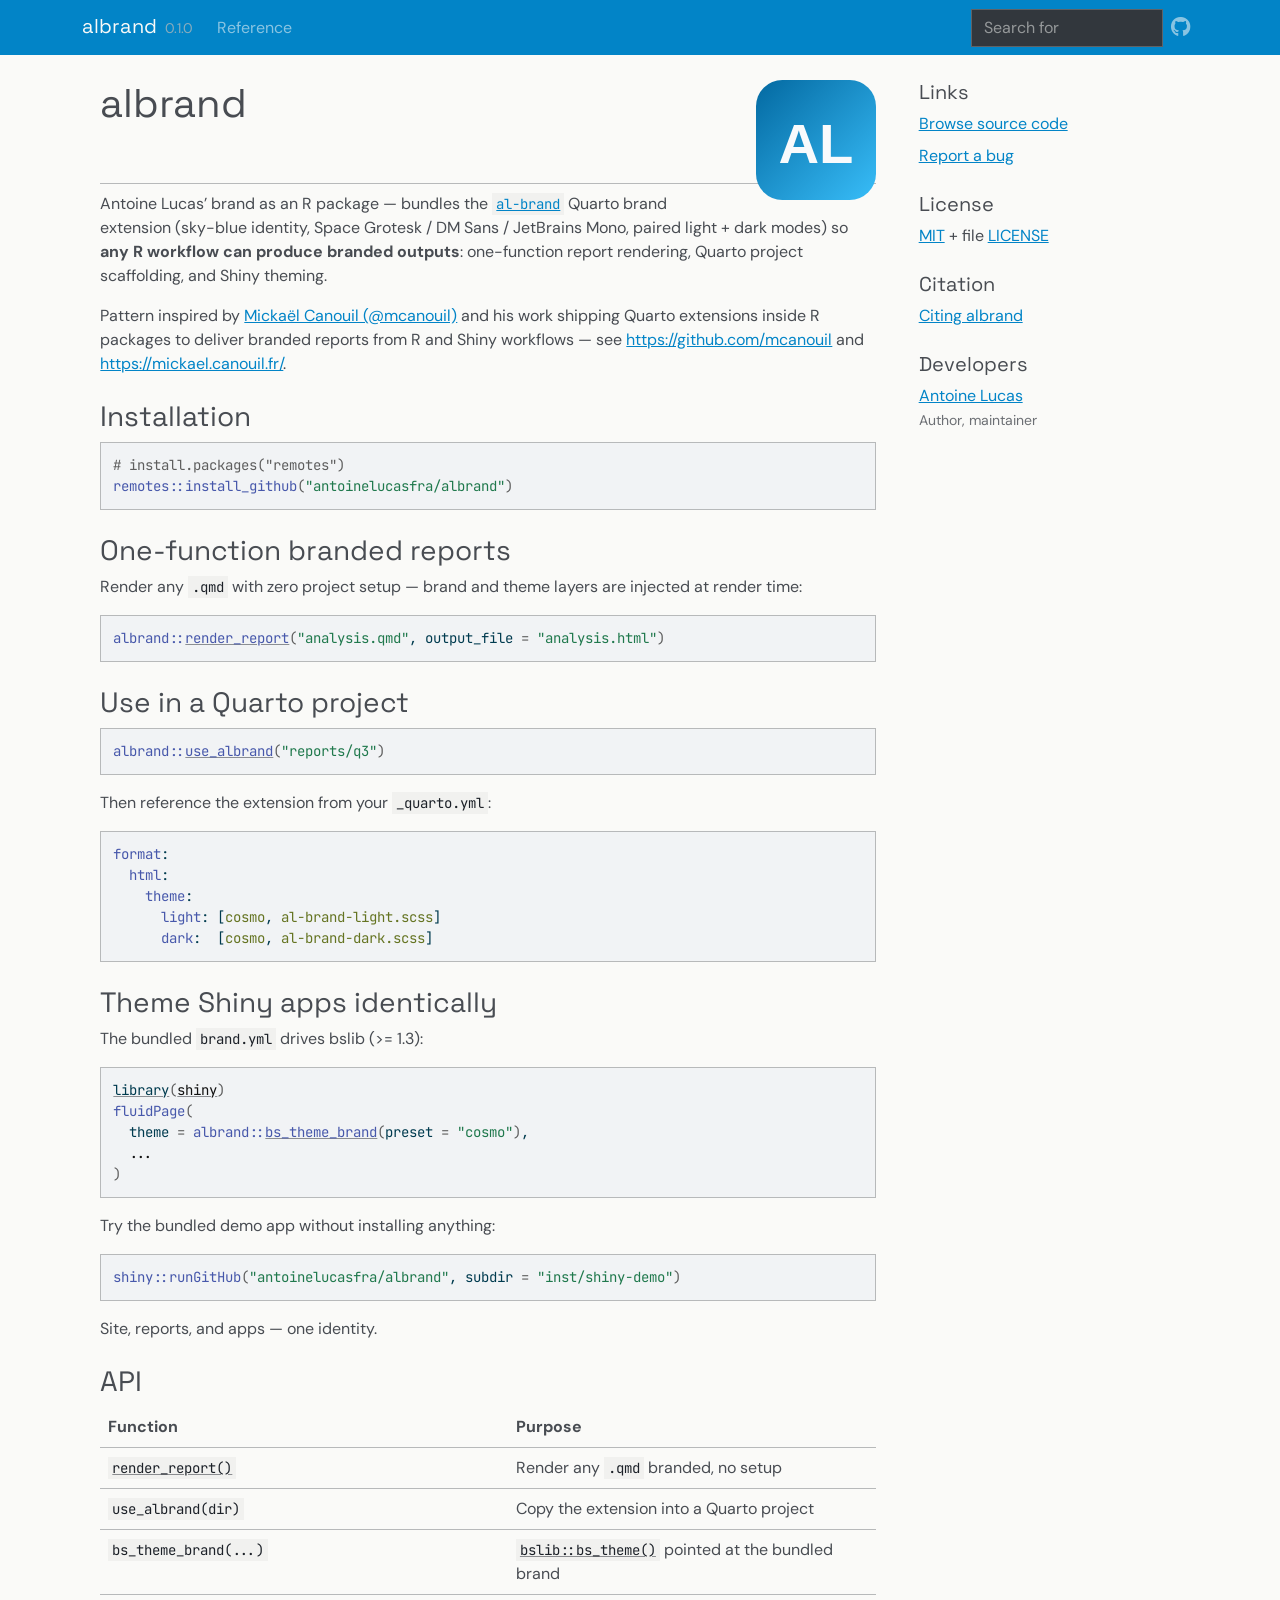
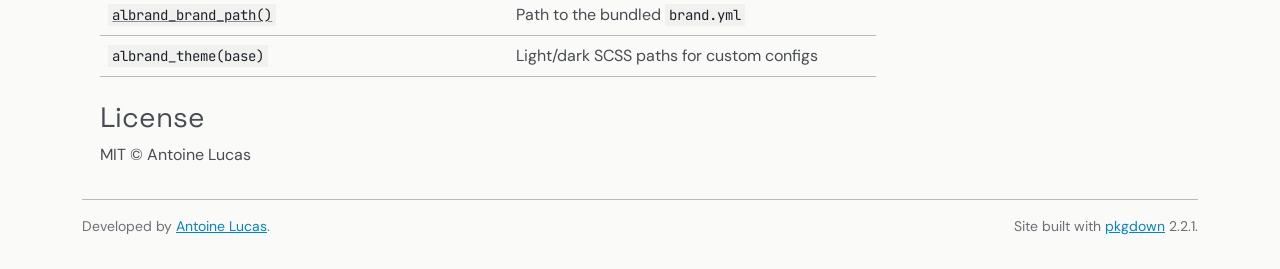
==== index.html @ 29ef48db "Built site for albrand@0.1.0: c3f77d0" ====
<!DOCTYPE html>
<!-- Generated by pkgdown: do not edit by hand --><html lang="en">
<head>
<meta http-equiv="Content-Type" content="text/html; charset=UTF-8">
<meta charset="utf-8">
<meta http-equiv="X-UA-Compatible" content="IE=edge">
<meta name="viewport" content="width=device-width, initial-scale=1, shrink-to-fit=no">
<title>Antoine Lucas' Brand for Quarto Documents and Shiny Apps • albrand</title>
<!-- favicons --><link rel="icon" type="image/png" sizes="96x96" href="favicon-96x96.png">
<link rel="icon" type="”image/svg+xml”" href="favicon.svg">
<link rel="apple-touch-icon" sizes="180x180" href="apple-touch-icon.png">
<link rel="icon" sizes="any" href="favicon.ico">
<link rel="manifest" href="site.webmanifest">
<script src="deps/jquery-3.6.0/jquery-3.6.0.min.js"></script><meta name="viewport" content="width=device-width, initial-scale=1, shrink-to-fit=no">
<link href="deps/bootstrap-5.3.8/bootstrap.min.css" rel="stylesheet">
<script src="deps/bootstrap-5.3.8/bootstrap.bundle.min.js"></script><link href="deps/font-awesome-6.5.2/css/all.min.css" rel="stylesheet">
<link href="deps/font-awesome-6.5.2/css/v4-shims.min.css" rel="stylesheet">
<script src="deps/headroom-0.11.0/headroom.min.js"></script><script src="deps/headroom-0.11.0/jQuery.headroom.min.js"></script><script src="deps/bootstrap-toc-1.0.1/bootstrap-toc.min.js"></script><script src="deps/clipboard.js-2.0.11/clipboard.min.js"></script><script src="deps/search-1.0.0/autocomplete.jquery.min.js"></script><script src="deps/search-1.0.0/fuse.min.js"></script><script src="deps/search-1.0.0/mark.min.js"></script><!-- pkgdown --><script src="pkgdown.js"></script><meta property="og:title" content="Antoine Lucas' Brand for Quarto Documents and Shiny Apps">
<meta name="description" content="Bundles the al-brand Quarto brand extension (sky-blue identity, Space Grotesk / DM Sans / JetBrains Mono, paired light and dark modes) so any R workflow can produce branded outputs. Render branded HTML reports with one function call, copy the extension into Quarto projects, or point bslib at the included brand.yml to theme Shiny apps identically.">
<meta property="og:description" content="Bundles the al-brand Quarto brand extension (sky-blue identity, Space Grotesk / DM Sans / JetBrains Mono, paired light and dark modes) so any R workflow can produce branded outputs. Render branded HTML reports with one function call, copy the extension into Quarto projects, or point bslib at the included brand.yml to theme Shiny apps identically.">
<meta property="og:image" content="https://antoinelucasfra.github.io/albrand/logo.svg">
</head>
<body>
    <a href="#main" class="visually-hidden-focusable">Skip to contents</a>


    <nav class="navbar navbar-expand-lg fixed-top bg-primary" data-bs-theme="dark" aria-label="Site navigation"><div class="container">

    <a class="navbar-brand me-2" href="index.html">albrand</a>

    <small class="nav-text text-muted me-auto" data-bs-toggle="tooltip" data-bs-placement="bottom" title="Released version">0.1.0</small>


    <button class="navbar-toggler" type="button" data-bs-toggle="collapse" data-bs-target="#navbar" aria-controls="navbar" aria-expanded="false" aria-label="Toggle navigation">
      <span class="navbar-toggler-icon"></span>
    </button>

    <div id="navbar" class="collapse navbar-collapse ms-3">
      <ul class="navbar-nav me-auto">
<li class="nav-item"><a class="nav-link" href="reference/index.html">Reference</a></li>
      </ul>
<ul class="navbar-nav">
<li class="nav-item"><form class="form-inline" role="search">
 <input class="form-control" type="search" name="search-input" id="search-input" autocomplete="off" aria-label="Search site" placeholder="Search for" data-search-index="search.json">
</form></li>
<li class="nav-item"><a class="external-link nav-link" href="https://github.com/antoinelucasfra/albrand/" aria-label="GitHub"><span class="fa fab fa-github fa-lg"></span></a></li>
      </ul>
</div>


  </div>
</nav><div class="container template-home">
<div class="row">
  <main id="main" class="col-md-9"><div class="section level1">
<div class="page-header">
<img src="logo.svg" class="logo" alt=""><h1 id="albrand-">albrand <a class="anchor" aria-label="anchor" href="#albrand-"></a>
</h1>
</div>
<!-- badges: start -->

<p>Antoine Lucas’ brand as an R package — bundles the <a href="https://github.com/antoinelucasfra/quarto-al-brand" class="external-link"><code>al-brand</code></a> Quarto brand extension (sky-blue identity, Space Grotesk / DM Sans / JetBrains Mono, paired light + dark modes) so <strong>any R workflow can produce branded outputs</strong>: one-function report rendering, Quarto project scaffolding, and Shiny theming.</p>
<p>Pattern inspired by <a href="https://github.com/mcanouil" class="external-link">Mickaël Canouil (@mcanouil)</a> and his work shipping Quarto extensions inside R packages to deliver branded reports from R and Shiny workflows — see <a href="https://github.com/mcanouil" class="external-link uri">https://github.com/mcanouil</a> and <a href="https://mickael.canouil.fr/" class="external-link uri">https://mickael.canouil.fr/</a>.</p>
<div class="section level2">
<h2 id="installation">Installation<a class="anchor" aria-label="anchor" href="#installation"></a>
</h2>
<div class="sourceCode" id="cb1"><pre class="downlit sourceCode r">
<code class="sourceCode R"><span><span class="co"># install.packages("remotes")</span></span>
<span><span class="fu">remotes</span><span class="fu">::</span><span class="fu">install_github</span><span class="op">(</span><span class="st">"antoinelucasfra/albrand"</span><span class="op">)</span></span></code></pre></div>
</div>
<div class="section level2">
<h2 id="one-function-branded-reports">One-function branded reports<a class="anchor" aria-label="anchor" href="#one-function-branded-reports"></a>
</h2>
<p>Render any <code>.qmd</code> with zero project setup — brand and theme layers are injected at render time:</p>
<div class="sourceCode" id="cb2"><pre class="downlit sourceCode r">
<code class="sourceCode R"><span><span class="fu">albrand</span><span class="fu">::</span><span class="fu"><a href="reference/render_report.html">render_report</a></span><span class="op">(</span><span class="st">"analysis.qmd"</span>, output_file <span class="op">=</span> <span class="st">"analysis.html"</span><span class="op">)</span></span></code></pre></div>
</div>
<div class="section level2">
<h2 id="use-in-a-quarto-project">Use in a Quarto project<a class="anchor" aria-label="anchor" href="#use-in-a-quarto-project"></a>
</h2>
<div class="sourceCode" id="cb3"><pre class="downlit sourceCode r">
<code class="sourceCode R"><span><span class="fu">albrand</span><span class="fu">::</span><span class="fu"><a href="reference/use_albrand.html">use_albrand</a></span><span class="op">(</span><span class="st">"reports/q3"</span><span class="op">)</span></span></code></pre></div>
<p>Then reference the extension from your <code>_quarto.yml</code>:</p>
<div class="sourceCode" id="cb4"><pre class="sourceCode yaml"><code class="sourceCode yaml"><span id="cb4-1"><a href="#cb4-1" tabindex="-1"></a><span class="fu">format</span><span class="kw">:</span></span>
<span id="cb4-2"><a href="#cb4-2" tabindex="-1"></a><span class="at">  </span><span class="fu">html</span><span class="kw">:</span></span>
<span id="cb4-3"><a href="#cb4-3" tabindex="-1"></a><span class="at">    </span><span class="fu">theme</span><span class="kw">:</span></span>
<span id="cb4-4"><a href="#cb4-4" tabindex="-1"></a><span class="at">      </span><span class="fu">light</span><span class="kw">:</span><span class="at"> </span><span class="kw">[</span><span class="at">cosmo</span><span class="kw">,</span><span class="at"> al-brand-light.scss</span><span class="kw">]</span></span>
<span id="cb4-5"><a href="#cb4-5" tabindex="-1"></a><span class="at">      </span><span class="fu">dark</span><span class="kw">:</span><span class="at">  </span><span class="kw">[</span><span class="at">cosmo</span><span class="kw">,</span><span class="at"> al-brand-dark.scss</span><span class="kw">]</span></span></code></pre></div>
</div>
<div class="section level2">
<h2 id="theme-shiny-apps-identically">Theme Shiny apps identically<a class="anchor" aria-label="anchor" href="#theme-shiny-apps-identically"></a>
</h2>
<p>The bundled <code>brand.yml</code> drives bslib (&gt;= 1.3):</p>
<div class="sourceCode" id="cb5"><pre class="downlit sourceCode r">
<code class="sourceCode R"><span><span class="kw"><a href="https://rdrr.io/r/base/library.html" class="external-link">library</a></span><span class="op">(</span><span class="va"><a href="https://shiny.posit.co/" class="external-link">shiny</a></span><span class="op">)</span></span>
<span><span class="fu">fluidPage</span><span class="op">(</span></span>
<span>  theme <span class="op">=</span> <span class="fu">albrand</span><span class="fu">::</span><span class="fu"><a href="reference/bs_theme_brand.html">bs_theme_brand</a></span><span class="op">(</span>preset <span class="op">=</span> <span class="st">"cosmo"</span><span class="op">)</span>,</span>
<span>  <span class="va">...</span></span>
<span><span class="op">)</span></span></code></pre></div>
<p>Try the bundled demo app without installing anything:</p>
<div class="sourceCode" id="cb6"><pre class="downlit sourceCode r">
<code class="sourceCode R"><span><span class="fu">shiny</span><span class="fu">::</span><span class="fu">runGitHub</span><span class="op">(</span><span class="st">"antoinelucasfra/albrand"</span>, subdir <span class="op">=</span> <span class="st">"inst/shiny-demo"</span><span class="op">)</span></span></code></pre></div>
<p>Site, reports, and apps — one identity.</p>
</div>
<div class="section level2">
<h2 id="api">API<a class="anchor" aria-label="anchor" href="#api"></a>
</h2>
<table class="table">
<colgroup>
<col width="52%">
<col width="47%">
</colgroup>
<thead><tr>
<th>Function</th>
<th>Purpose</th>
</tr></thead>
<tbody>
<tr>
<td><code><a href="reference/render_report.html">render_report()</a></code></td>
<td>Render any <code>.qmd</code> branded, no setup</td>
</tr>
<tr>
<td><code>use_albrand(dir)</code></td>
<td>Copy the extension into a Quarto project</td>
</tr>
<tr>
<td><code>bs_theme_brand(...)</code></td>
<td>
<code><a href="https://rstudio.github.io/bslib/reference/bs_theme.html" class="external-link">bslib::bs_theme()</a></code> pointed at the bundled brand</td>
</tr>
<tr>
<td><code><a href="reference/albrand_brand_path.html">albrand_brand_path()</a></code></td>
<td>Path to the bundled <code>brand.yml</code>
</td>
</tr>
<tr>
<td><code>albrand_theme(base)</code></td>
<td>Light/dark SCSS paths for custom configs</td>
</tr>
</tbody>
</table>
</div>
<div class="section level2">
<h2 id="license">License<a class="anchor" aria-label="anchor" href="#license"></a>
</h2>
<p>MIT © Antoine Lucas</p>
</div>
</div>
  </main><aside class="col-md-3"><div class="links">
<h2 data-toc-skip>Links</h2>
<ul class="list-unstyled">
<li><a href="https://github.com/antoinelucasfra/albrand/" class="external-link">Browse source code</a></li>
<li><a href="https://github.com/antoinelucasfra/albrand/issues" class="external-link">Report a bug</a></li>
</ul>
</div>

<div class="license">
<h2 data-toc-skip>License</h2>
<ul class="list-unstyled">
<li>
<a href="https://opensource.org/licenses/mit-license.php" class="external-link">MIT</a> + file <a href="LICENSE-text.html">LICENSE</a>
</li>
</ul>
</div>


<div class="citation">
<h2 data-toc-skip>Citation</h2>
<ul class="list-unstyled">
<li><a href="authors.html#citation">Citing albrand</a></li>
</ul>
</div>

<div class="developers">
<h2 data-toc-skip>Developers</h2>
<ul class="list-unstyled">
<li>
<a href="https://antoinelucasfra.github.io/" class="external-link">Antoine Lucas</a> <br><small class="roles"> Author, maintainer </small>   </li>
</ul>
</div>



  </aside>
</div>


    <footer><div class="pkgdown-footer-left">
  <p>Developed by <a href="https://antoinelucasfra.github.io/" class="external-link">Antoine Lucas</a>.</p>
</div>

<div class="pkgdown-footer-right">
  <p>Site built with <a href="https://pkgdown.r-lib.org/" class="external-link">pkgdown</a> 2.2.1.</p>
</div>

    </footer>
</div>





  </body>
</html>
---- deps/font-awesome-6.5.2/css/v4-shims.min.css ----
/*!
 * Font Awesome Free 6.5.2 by @fontawesome - https://fontawesome.com
 * License - https://fontawesome.com/license/free (Icons: CC BY 4.0, Fonts: SIL OFL 1.1, Code: MIT License)
 * Copyright 2024 Fonticons, Inc.
 */
.fa.fa-glass:before{content:"\f000"}.fa.fa-envelope-o{font-family:"Font Awesome 6 Free";font-weight:400}.fa.fa-envelope-o:before{content:"\f0e0"}.fa.fa-star-o{font-family:"Font Awesome 6 Free";font-weight:400}.fa.fa-star-o:before{content:"\f005"}.fa.fa-close:before,.fa.fa-remove:before{content:"\f00d"}.fa.fa-gear:before{content:"\f013"}.fa.fa-trash-o{font-family:"Font Awesome 6 Free";font-weight:400}.fa.fa-trash-o:before{content:"\f2ed"}.fa.fa-home:before{content:"\f015"}.fa.fa-file-o{font-family:"Font Awesome 6 Free";font-weight:400}.fa.fa-file-o:before{content:"\f15b"}.fa.fa-clock-o{font-family:"Font Awesome 6 Free";font-weight:400}.fa.fa-clock-o:before{content:"\f017"}.fa.fa-arrow-circle-o-down{font-family:"Font Awesome 6 Free";font-weight:400}.fa.fa-arrow-circle-o-down:before{content:"\f358"}.fa.fa-arrow-circle-o-up{font-family:"Font Awesome 6 Free";font-weight:400}.fa.fa-arrow-circle-o-up:before{content:"\f35b"}.fa.fa-play-circle-o{font-family:"Font Awesome 6 Free";font-weight:400}.fa.fa-play-circle-o:before{content:"\f144"}.fa.fa-repeat:before,.fa.fa-rotate-right:before{content:"\f01e"}.fa.fa-refresh:before{content:"\f021"}.fa.fa-list-alt{font-family:"Font Awesome 6 Free";font-weight:400}.fa.fa-list-alt:before{content:"\f022"}.fa.fa-dedent:before{content:"\f03b"}.fa.fa-video-camera:before{content:"\f03d"}.fa.fa-picture-o{font-family:"Font Awesome 6 Free";font-weight:400}.fa.fa-picture-o:before{content:"\f03e"}.fa.fa-photo{font-family:"Font Awesome 6 Free";font-weight:400}.fa.fa-photo:before{content:"\f03e"}.fa.fa-image{font-family:"Font Awesome 6 Free";font-weight:400}.fa.fa-image:before{content:"\f03e"}.fa.fa-map-marker:before{content:"\f3c5"}.fa.fa-pencil-square-o{font-family:"Font Awesome 6 Free";font-weight:400}.fa.fa-pencil-square-o:before{content:"\f044"}.fa.fa-edit{font-family:"Font Awesome 6 Free";font-weight:400}.fa.fa-edit:before{content:"\f044"}.fa.fa-share-square-o:before{content:"\f14d"}.fa.fa-check-square-o{font-family:"Font Awesome 6 Free";font-weight:400}.fa.fa-check-square-o:before{content:"\f14a"}.fa.fa-arrows:before{content:"\f0b2"}.fa.fa-times-circle-o{font-family:"Font Awesome 6 Free";font-weight:400}.fa.fa-times-circle-o:before{content:"\f057"}.fa.fa-check-circle-o{font-family:"Font Awesome 6 Free";font-weight:400}.fa.fa-check-circle-o:before{content:"\f058"}.fa.fa-mail-forward:before{content:"\f064"}.fa.fa-expand:before{content:"\f424"}.fa.fa-compress:before{content:"\f422"}.fa.fa-eye,.fa.fa-eye-slash{font-family:"Font Awesome 6 Free";font-weight:400}.fa.fa-warning:before{content:"\f071"}.fa.fa-calendar:before{content:"\f073"}.fa.fa-arrows-v:before{content:"\f338"}.fa.fa-arrows-h:before{content:"\f337"}.fa.fa-bar-chart-o:before,.fa.fa-bar-chart:before{content:"\e0e3"}.fa.fa-twitter-square{font-family:"Font Awesome 6 Brands";font-weight:400}.fa.fa-twitter-square:before{content:"\f081"}.fa.fa-facebook-square{font-family:"Font Awesome 6 Brands";font-weight:400}.fa.fa-facebook-square:before{content:"\f082"}.fa.fa-gears:before{content:"\f085"}.fa.fa-thumbs-o-up{font-family:"Font Awesome 6 Free";font-weight:400}.fa.fa-thumbs-o-up:before{content:"\f164"}.fa.fa-thumbs-o-down{font-family:"Font Awesome 6 Free";font-weight:400}.fa.fa-thumbs-o-down:before{content:"\f165"}.fa.fa-heart-o{font-family:"Font Awesome 6 Free";font-weight:400}.fa.fa-heart-o:before{content:"\f004"}.fa.fa-sign-out:before{content:"\f2f5"}.fa.fa-linkedin-square{font-family:"Font Awesome 6 Brands";font-weight:400}.fa.fa-linkedin-square:before{content:"\f08c"}.fa.fa-thumb-tack:before{content:"\f08d"}.fa.fa-external-link:before{content:"\f35d"}.fa.fa-sign-in:before{content:"\f2f6"}.fa.fa-github-square{font-family:"Font Awesome 6 Brands";font-weight:400}.fa.fa-github-square:before{content:"\f092"}.fa.fa-lemon-o{font-family:"Font Awesome 6 Free";font-weight:400}.fa.fa-lemon-o:before{content:"\f094"}.fa.fa-square-o{font-family:"Font Awesome 6 Free";font-weight:400}.fa.fa-square-o:before{content:"\f0c8"}.fa.fa-bookmark-o{font-family:"Font Awesome 6 Free";font-weight:400}.fa.fa-bookmark-o:before{content:"\f02e"}.fa.fa-facebook,.fa.fa-twitter{font-family:"Font Awesome 6 Brands";font-weight:400}.fa.fa-facebook:before{content:"\f39e"}.fa.fa-facebook-f{font-family:"Font Awesome 6 Brands";font-weight:400}.fa.fa-facebook-f:before{content:"\f39e"}.fa.fa-github{font-family:"Font Awesome 6 Brands";font-weight:400}.fa.fa-credit-card{font-family:"Font Awesome 6 Free";font-weight:400}.fa.fa-feed:before{content:"\f09e"}.fa.fa-hdd-o{font-family:"Font Awesome 6 Free";font-weight:400}.fa.fa-hdd-o:before{content:"\f0a0"}.fa.fa-hand-o-right{font-family:"Font Awesome 6 Free";font-weight:400}.fa.fa-hand-o-right:before{content:"\f0a4"}.fa.fa-hand-o-left{font-family:"Font Awesome 6 Free";font-weight:400}.fa.fa-hand-o-left:before{content:"\f0a5"}.fa.fa-hand-o-up{font-family:"Font Awesome 6 Free";font-weight:400}.fa.fa-hand-o-up:before{content:"\f0a6"}.fa.fa-hand-o-down{font-family:"Font Awesome 6 Free";font-weight:400}.fa.fa-hand-o-down:before{content:"\f0a7"}.fa.fa-globe:before{content:"\f57d"}.fa.fa-tasks:before{content:"\f828"}.fa.fa-arrows-alt:before{content:"\f31e"}.fa.fa-group:before{content:"\f0c0"}.fa.fa-chain:before{content:"\f0c1"}.fa.fa-cut:before{content:"\f0c4"}.fa.fa-files-o{font-family:"Font Awesome 6 Free";font-weight:400}.fa.fa-files-o:before{content:"\f0c5"}.fa.fa-floppy-o{font-family:"Font Awesome 6 Free";font-weight:400}.fa.fa-floppy-o:before{content:"\f0c7"}.fa.fa-save{font-family:"Font Awesome 6 Free";font-weight:400}.fa.fa-save:before{content:"\f0c7"}.fa.fa-navicon:before,.fa.fa-reorder:before{content:"\f0c9"}.fa.fa-magic:before{content:"\e2ca"}.fa.fa-pinterest,.fa.fa-pinterest-square{font-family:"Font Awesome 6 Brands";font-weight:400}.fa.fa-pinterest-square:before{content:"\f0d3"}.fa.fa-google-plus-square{font-family:"Font Awesome 6 Brands";font-weight:400}.fa.fa-google-plus-square:before{content:"\f0d4"}.fa.fa-google-plus{font-family:"Font Awesome 6 Brands";font-weight:400}.fa.fa-google-plus:before{content:"\f0d5"}.fa.fa-money:before{content:"\f3d1"}.fa.fa-unsorted:before{content:"\f0dc"}.fa.fa-sort-desc:before{content:"\f0dd"}.fa.fa-sort-asc:before{content:"\f0de"}.fa.fa-linkedin{font-family:"Font Awesome 6 Brands";font-weight:400}.fa.fa-linkedin:before{content:"\f0e1"}.fa.fa-rotate-left:before{content:"\f0e2"}.fa.fa-legal:before{content:"\f0e3"}.fa.fa-dashboard:before,.fa.fa-tachometer:before{content:"\f625"}.fa.fa-comment-o{font-family:"Font Awesome 6 Free";font-weight:400}.fa.fa-comment-o:before{content:"\f075"}.fa.fa-comments-o{font-family:"Font Awesome 6 Free";font-weight:400}.fa.fa-comments-o:before{content:"\f086"}.fa.fa-flash:before{content:"\f0e7"}.fa.fa-clipboard:before{content:"\f0ea"}.fa.fa-lightbulb-o{font-family:"Font Awesome 6 Free";font-weight:400}.fa.fa-lightbulb-o:before{content:"\f0eb"}.fa.fa-exchange:before{content:"\f362"}.fa.fa-cloud-download:before{content:"\f0ed"}.fa.fa-cloud-upload:before{content:"\f0ee"}.fa.fa-bell-o{font-family:"Font Awesome 6 Free";font-weight:400}.fa.fa-bell-o:before{content:"\f0f3"}.fa.fa-cutlery:before{content:"\f2e7"}.fa.fa-file-text-o{font-family:"Font Awesome 6 Free";font-weight:400}.fa.fa-file-text-o:before{content:"\f15c"}.fa.fa-building-o{font-family:"Font Awesome 6 Free";font-weight:400}.fa.fa-building-o:before{content:"\f1ad"}.fa.fa-hospital-o{font-family:"Font Awesome 6 Free";font-weight:400}.fa.fa-hospital-o:before{content:"\f0f8"}.fa.fa-tablet:before{content:"\f3fa"}.fa.fa-mobile-phone:before,.fa.fa-mobile:before{content:"\f3cd"}.fa.fa-circle-o{font-family:"Font Awesome 6 Free";font-weight:400}.fa.fa-circle-o:before{content:"\f111"}.fa.fa-mail-reply:before{content:"\f3e5"}.fa.fa-github-alt{font-family:"Font Awesome 6 Brands";font-weight:400}.fa.fa-folder-o{font-family:"Font Awesome 6 Free";font-weight:400}.fa.fa-folder-o:before{content:"\f07b"}.fa.fa-folder-open-o{font-family:"Font Awesome 6 Free";font-weight:400}.fa.fa-folder-open-o:before{content:"\f07c"}.fa.fa-smile-o{font-family:"Font Awesome 6 Free";font-weight:400}.fa.fa-smile-o:before{content:"\f118"}.fa.fa-frown-o{font-family:"Font Awesome 6 Free";font-weight:400}.fa.fa-frown-o:before{content:"\f119"}.fa.fa-meh-o{font-family:"Font Awesome 6 Free";font-weight:400}.fa.fa-meh-o:before{content:"\f11a"}.fa.fa-keyboard-o{font-family:"Font Awesome 6 Free";font-weight:400}.fa.fa-keyboard-o:before{content:"\f11c"}.fa.fa-flag-o{font-family:"Font Awesome 6 Free";font-weight:400}.fa.fa-flag-o:before{content:"\f024"}.fa.fa-mail-reply-all:before{content:"\f122"}.fa.fa-star-half-o{font-family:"Font Awesome 6 Free";font-weight:400}.fa.fa-star-half-o:before{content:"\f5c0"}.fa.fa-star-half-empty{font-family:"Font Awesome 6 Free";font-weight:400}.fa.fa-star-half-empty:before{content:"\f5c0"}.fa.fa-star-half-full{font-family:"Font Awesome 6 Free";font-weight:400}.fa.fa-star-half-full:before{content:"\f5c0"}.fa.fa-code-fork:before{content:"\f126"}.fa.fa-chain-broken:before,.fa.fa-unlink:before{content:"\f127"}.fa.fa-calendar-o{font-family:"Font Awesome 6 Free";font-weight:400}.fa.fa-calendar-o:before{content:"\f133"}.fa.fa-css3,.fa.fa-html5,.fa.fa-maxcdn{font-family:"Font Awesome 6 Brands";font-weight:400}.fa.fa-unlock-alt:before{content:"\f09c"}.fa.fa-minus-square-o{font-family:"Font Awesome 6 Free";font-weight:400}.fa.fa-minus-square-o:before{content:"\f146"}.fa.fa-level-up:before{content:"\f3bf"}.fa.fa-level-down:before{content:"\f3be"}.fa.fa-pencil-square:before{content:"\f14b"}.fa.fa-external-link-square:before{content:"\f360"}.fa.fa-compass{font-family:"Font Awesome 6 Free";font-weight:400}.fa.fa-caret-square-o-down{font-family:"Font Awesome 6 Free";font-weight:400}.fa.fa-caret-square-o-down:before{content:"\f150"}.fa.fa-toggle-down{font-family:"Font Awesome 6 Free";font-weight:400}.fa.fa-toggle-down:before{content:"\f150"}.fa.fa-caret-square-o-up{font-family:"Font Awesome 6 Free";font-weight:400}.fa.fa-caret-square-o-up:before{content:"\f151"}.fa.fa-toggle-up{font-family:"Font Awesome 6 Free";font-weight:400}.fa.fa-toggle-up:before{content:"\f151"}.fa.fa-caret-square-o-right{font-family:"Font Awesome 6 Free";font-weight:400}.fa.fa-caret-square-o-right:before{content:"\f152"}.fa.fa-toggle-right{font-family:"Font Awesome 6 Free";font-weight:400}.fa.fa-toggle-right:before{content:"\f152"}.fa.fa-eur:before,.fa.fa-euro:before{content:"\f153"}.fa.fa-gbp:before{content:"\f154"}.fa.fa-dollar:before,.fa.fa-usd:before{content:"\24"}.fa.fa-inr:before,.fa.fa-rupee:before{content:"\e1bc"}.fa.fa-cny:before,.fa.fa-jpy:before,.fa.fa-rmb:before,.fa.fa-yen:before{content:"\f157"}.fa.fa-rouble:before,.fa.fa-rub:before,.fa.fa-ruble:before{content:"\f158"}.fa.fa-krw:before,.fa.fa-won:before{content:"\f159"}.fa.fa-bitcoin,.fa.fa-btc{font-family:"Font Awesome 6 Brands";font-weight:400}.fa.fa-bitcoin:before{content:"\f15a"}.fa.fa-file-text:before{content:"\f15c"}.fa.fa-sort-alpha-asc:before{content:"\f15d"}.fa.fa-sort-alpha-desc:before{content:"\f881"}.fa.fa-sort-amount-asc:before{content:"\f884"}.fa.fa-sort-amount-desc:before{content:"\f160"}.fa.fa-sort-numeric-asc:before{content:"\f162"}.fa.fa-sort-numeric-desc:before{content:"\f886"}.fa.fa-youtube-square{font-family:"Font Awesome 6 Brands";font-weight:400}.fa.fa-youtube-square:before{content:"\f431"}.fa.fa-xing,.fa.fa-xing-square,.fa.fa-youtube{font-family:"Font Awesome 6 Brands";font-weight:400}.fa.fa-xing-square:before{content:"\f169"}.fa.fa-youtube-play{font-family:"Font Awesome 6 Brands";font-weight:400}.fa.fa-youtube-play:before{content:"\f167"}.fa.fa-adn,.fa.fa-bitbucket,.fa.fa-bitbucket-square,.fa.fa-dropbox,.fa.fa-flickr,.fa.fa-instagram,.fa.fa-stack-overflow{font-family:"Font Awesome 6 Brands";font-weight:400}.fa.fa-bitbucket-square:before{content:"\f171"}.fa.fa-tumblr,.fa.fa-tumblr-square{font-family:"Font Awesome 6 Brands";font-weight:400}.fa.fa-tumblr-square:before{content:"\f174"}.fa.fa-long-arrow-down:before{content:"\f309"}.fa.fa-long-arrow-up:before{content:"\f30c"}.fa.fa-long-arrow-left:before{content:"\f30a"}.fa.fa-long-arrow-right:before{content:"\f30b"}.fa.fa-android,.fa.fa-apple,.fa.fa-dribbble,.fa.fa-foursquare,.fa.fa-gittip,.fa.fa-gratipay,.fa.fa-linux,.fa.fa-skype,.fa.fa-trello,.fa.fa-windows{font-family:"Font Awesome 6 Brands";font-weight:400}.fa.fa-gittip:before{content:"\f184"}.fa.fa-sun-o{font-family:"Font Awesome 6 Free";font-weight:400}.fa.fa-sun-o:before{content:"\f185"}.fa.fa-moon-o{font-family:"Font Awesome 6 Free";font-weight:400}.fa.fa-moon-o:before{content:"\f186"}.fa.fa-pagelines,.fa.fa-renren,.fa.fa-stack-exchange,.fa.fa-vk,.fa.fa-weibo{font-family:"Font Awesome 6 Brands";font-weight:400}.fa.fa-arrow-circle-o-right{font-family:"Font Awesome 6 Free";font-weight:400}.fa.fa-arrow-circle-o-right:before{content:"\f35a"}.fa.fa-arrow-circle-o-left{font-family:"Font Awesome 6 Free";font-weight:400}.fa.fa-arrow-circle-o-left:before{content:"\f359"}.fa.fa-caret-square-o-left{font-family:"Font Awesome 6 Free";font-weight:400}.fa.fa-caret-square-o-left:before{content:"\f191"}.fa.fa-toggle-left{font-family:"Font Awesome 6 Free";font-weight:400}.fa.fa-toggle-left:before{content:"\f191"}.fa.fa-dot-circle-o{font-family:"Font Awesome 6 Free";font-weight:400}.fa.fa-dot-circle-o:before{content:"\f192"}.fa.fa-vimeo-square{font-family:"Font Awesome 6 Brands";font-weight:400}.fa.fa-vimeo-square:before{content:"\f194"}.fa.fa-try:before,.fa.fa-turkish-lira:before{content:"\e2bb"}.fa.fa-plus-square-o{font-family:"Font Awesome 6 Free";font-weight:400}.fa.fa-plus-square-o:before{content:"\f0fe"}.fa.fa-openid,.fa.fa-slack,.fa.fa-wordpress{font-family:"Font Awesome 6 Brands";font-weight:400}.fa.fa-bank:before,.fa.fa-institution:before{content:"\f19c"}.fa.fa-mortar-board:before{content:"\f19d"}.fa.fa-google,.fa.fa-reddit,.fa.fa-reddit-square,.fa.fa-yahoo{font-family:"Font Awesome 6 Brands";font-weight:400}.fa.fa-reddit-square:before{content:"\f1a2"}.fa.fa-behance,.fa.fa-behance-square,.fa.fa-delicious,.fa.fa-digg,.fa.fa-drupal,.fa.fa-joomla,.fa.fa-pied-piper-alt,.fa.fa-pied-piper-pp,.fa.fa-stumbleupon,.fa.fa-stumbleupon-circle{font-family:"Font Awesome 6 Brands";font-weight:400}.fa.fa-behance-square:before{content:"\f1b5"}.fa.fa-steam,.fa.fa-steam-square{font-family:"Font Awesome 6 Brands";font-weight:400}.fa.fa-steam-square:before{content:"\f1b7"}.fa.fa-automobile:before{content:"\f1b9"}.fa.fa-cab:before{content:"\f1ba"}.fa.fa-deviantart,.fa.fa-soundcloud,.fa.fa-spotify{font-family:"Font Awesome 6 Brands";font-weight:400}.fa.fa-file-pdf-o{font-family:"Font Awesome 6 Free";font-weight:400}.fa.fa-file-pdf-o:before{content:"\f1c1"}.fa.fa-file-word-o{font-family:"Font Awesome 6 Free";font-weight:400}.fa.fa-file-word-o:before{content:"\f1c2"}.fa.fa-file-excel-o{font-family:"Font Awesome 6 Free";font-weight:400}.fa.fa-file-excel-o:before{content:"\f1c3"}.fa.fa-file-powerpoint-o{font-family:"Font Awesome 6 Free";font-weight:400}.fa.fa-file-powerpoint-o:before{content:"\f1c4"}.fa.fa-file-image-o{font-family:"Font Awesome 6 Free";font-weight:400}.fa.fa-file-image-o:before{content:"\f1c5"}.fa.fa-file-photo-o{font-family:"Font Awesome 6 Free";font-weight:400}.fa.fa-file-photo-o:before{content:"\f1c5"}.fa.fa-file-picture-o{font-family:"Font Awesome 6 Free";font-weight:400}.fa.fa-file-picture-o:before{content:"\f1c5"}.fa.fa-file-archive-o{font-family:"Font Awesome 6 Free";font-weight:400}.fa.fa-file-archive-o:before{content:"\f1c6"}.fa.fa-file-zip-o{font-family:"Font Awesome 6 Free";font-weight:400}.fa.fa-file-zip-o:before{content:"\f1c6"}.fa.fa-file-audio-o{font-family:"Font Awesome 6 Free";font-weight:400}.fa.fa-file-audio-o:before{content:"\f1c7"}.fa.fa-file-sound-o{font-family:"Font Awesome 6 Free";font-weight:400}.fa.fa-file-sound-o:before{content:"\f1c7"}.fa.fa-file-video-o{font-family:"Font Awesome 6 Free";font-weight:400}.fa.fa-file-video-o:before{content:"\f1c8"}.fa.fa-file-movie-o{font-family:"Font Awesome 6 Free";font-weight:400}.fa.fa-file-movie-o:before{content:"\f1c8"}.fa.fa-file-code-o{font-family:"Font Awesome 6 Free";font-weight:400}.fa.fa-file-code-o:before{content:"\f1c9"}.fa.fa-codepen,.fa.fa-jsfiddle,.fa.fa-vine{font-family:"Font Awesome 6 Brands";font-weight:400}.fa.fa-life-bouy:before,.fa.fa-life-buoy:before,.fa.fa-life-saver:before,.fa.fa-support:before{content:"\f1cd"}.fa.fa-circle-o-notch:before{content:"\f1ce"}.fa.fa-ra,.fa.fa-rebel{font-family:"Font Awesome 6 Brands";font-weight:400}.fa.fa-ra:before{content:"\f1d0"}.fa.fa-resistance{font-family:"Font Awesome 6 Brands";font-weight:400}.fa.fa-resistance:before{content:"\f1d0"}.fa.fa-empire,.fa.fa-ge{font-family:"Font Awesome 6 Brands";font-weight:400}.fa.fa-ge:before{content:"\f1d1"}.fa.fa-git-square{font-family:"Font Awesome 6 Brands";font-weight:400}.fa.fa-git-square:before{content:"\f1d2"}.fa.fa-git,.fa.fa-hacker-news,.fa.fa-y-combinator-square{font-family:"Font Awesome 6 Brands";font-weight:400}.fa.fa-y-combinator-square:before{content:"\f1d4"}.fa.fa-yc-square{font-family:"Font Awesome 6 Brands";font-weight:400}.fa.fa-yc-square:before{content:"\f1d4"}.fa.fa-qq,.fa.fa-tencent-weibo,.fa.fa-wechat,.fa.fa-weixin{font-family:"Font Awesome 6 Brands";font-weight:400}.fa.fa-wechat:before{content:"\f1d7"}.fa.fa-send:before{content:"\f1d8"}.fa.fa-paper-plane-o{font-family:"Font Awesome 6 Free";font-weight:400}.fa.fa-paper-plane-o:before{content:"\f1d8"}.fa.fa-send-o{font-family:"Font Awesome 6 Free";font-weight:400}.fa.fa-send-o:before{content:"\f1d8"}.fa.fa-circle-thin{font-family:"Font Awesome 6 Free";font-weight:400}.fa.fa-circle-thin:before{content:"\f111"}.fa.fa-header:before{content:"\f1dc"}.fa.fa-futbol-o{font-family:"Font Awesome 6 Free";font-weight:400}.fa.fa-futbol-o:before{content:"\f1e3"}.fa.fa-soccer-ball-o{font-family:"Font Awesome 6 Free";font-weight:400}.fa.fa-soccer-ball-o:before{content:"\f1e3"}.fa.fa-slideshare,.fa.fa-twitch,.fa.fa-yelp{font-family:"Font Awesome 6 Brands";font-weight:400}.fa.fa-newspaper-o{font-family:"Font Awesome 6 Free";font-weight:400}.fa.fa-newspaper-o:before{content:"\f1ea"}.fa.fa-cc-amex,.fa.fa-cc-discover,.fa.fa-cc-mastercard,.fa.fa-cc-paypal,.fa.fa-cc-stripe,.fa.fa-cc-visa,.fa.fa-google-wallet,.fa.fa-paypal{font-family:"Font Awesome 6 Brands";font-weight:400}.fa.fa-bell-slash-o{font-family:"Font Awesome 6 Free";font-weight:400}.fa.fa-bell-slash-o:before{content:"\f1f6"}.fa.fa-trash:before{content:"\f2ed"}.fa.fa-copyright{font-family:"Font Awesome 6 Free";font-weight:400}.fa.fa-eyedropper:before{content:"\f1fb"}.fa.fa-area-chart:before{content:"\f1fe"}.fa.fa-pie-chart:before{content:"\f200"}.fa.fa-line-chart:before{content:"\f201"}.fa.fa-lastfm,.fa.fa-lastfm-square{font-family:"Font Awesome 6 Brands";font-weight:400}.fa.fa-lastfm-square:before{content:"\f203"}.fa.fa-angellist,.fa.fa-ioxhost{font-family:"Font Awesome 6 Brands";font-weight:400}.fa.fa-cc{font-family:"Font Awesome 6 Free";font-weight:400}.fa.fa-cc:before{content:"\f20a"}.fa.fa-ils:before,.fa.fa-shekel:before,.fa.fa-sheqel:before{content:"\f20b"}.fa.fa-buysellads,.fa.fa-connectdevelop,.fa.fa-dashcube,.fa.fa-forumbee,.fa.fa-leanpub,.fa.fa-sellsy,.fa.fa-shirtsinbulk,.fa.fa-simplybuilt,.fa.fa-skyatlas{font-family:"Font Awesome 6 Brands";font-weight:400}.fa.fa-diamond{font-family:"Font Awesome 6 Free";font-weight:400}.fa.fa-diamond:before{content:"\f3a5"}.fa.fa-intersex:before,.fa.fa-transgender:before{content:"\f224"}.fa.fa-transgender-alt:before{content:"\f225"}.fa.fa-facebook-official{font-family:"Font Awesome 6 Brands";font-weight:400}.fa.fa-facebook-official:before{content:"\f09a"}.fa.fa-pinterest-p,.fa.fa-whatsapp{font-family:"Font Awesome 6 Brands";font-weight:400}.fa.fa-hotel:before{content:"\f236"}.fa.fa-medium,.fa.fa-viacoin,.fa.fa-y-combinator,.fa.fa-yc{font-family:"Font Awesome 6 Brands";font-weight:400}.fa.fa-yc:before{content:"\f23b"}.fa.fa-expeditedssl,.fa.fa-opencart,.fa.fa-optin-monster{font-family:"Font Awesome 6 Brands";font-weight:400}.fa.fa-battery-4:before,.fa.fa-battery:before{content:"\f240"}.fa.fa-battery-3:before{content:"\f241"}.fa.fa-battery-2:before{content:"\f242"}.fa.fa-battery-1:before{content:"\f243"}.fa.fa-battery-0:before{content:"\f244"}.fa.fa-object-group,.fa.fa-object-ungroup,.fa.fa-sticky-note-o{font-family:"Font Awesome 6 Free";font-weight:400}.fa.fa-sticky-note-o:before{content:"\f249"}.fa.fa-cc-diners-club,.fa.fa-cc-jcb{font-family:"Font Awesome 6 Brands";font-weight:400}.fa.fa-clone{font-family:"Font Awesome 6 Free";font-weight:400}.fa.fa-hourglass-o:before{content:"\f254"}.fa.fa-hourglass-1:before{content:"\f251"}.fa.fa-hourglass-2:before{content:"\f252"}.fa.fa-hourglass-3:before{content:"\f253"}.fa.fa-hand-rock-o{font-family:"Font Awesome 6 Free";font-weight:400}.fa.fa-hand-rock-o:before{content:"\f255"}.fa.fa-hand-grab-o{font-family:"Font Awesome 6 Free";font-weight:400}.fa.fa-hand-grab-o:before{content:"\f255"}.fa.fa-hand-paper-o{font-family:"Font Awesome 6 Free";font-weight:400}.fa.fa-hand-paper-o:before{content:"\f256"}.fa.fa-hand-stop-o{font-family:"Font Awesome 6 Free";font-weight:400}.fa.fa-hand-stop-o:before{content:"\f256"}.fa.fa-hand-scissors-o{font-family:"Font Awesome 6 Free";font-weight:400}.fa.fa-hand-scissors-o:before{content:"\f257"}.fa.fa-hand-lizard-o{font-family:"Font Awesome 6 Free";font-weight:400}.fa.fa-hand-lizard-o:before{content:"\f258"}.fa.fa-hand-spock-o{font-family:"Font Awesome 6 Free";font-weight:400}.fa.fa-hand-spock-o:before{content:"\f259"}.fa.fa-hand-pointer-o{font-family:"Font Awesome 6 Free";font-weight:400}.fa.fa-hand-pointer-o:before{content:"\f25a"}.fa.fa-hand-peace-o{font-family:"Font Awesome 6 Free";font-weight:400}.fa.fa-hand-peace-o:before{content:"\f25b"}.fa.fa-registered{font-family:"Font Awesome 6 Free";font-weight:400}.fa.fa-creative-commons,.fa.fa-gg,.fa.fa-gg-circle,.fa.fa-odnoklassniki,.fa.fa-odnoklassniki-square{font-family:"Font Awesome 6 Brands";font-weight:400}.fa.fa-odnoklassniki-square:before{content:"\f264"}.fa.fa-chrome,.fa.fa-firefox,.fa.fa-get-pocket,.fa.fa-internet-explorer,.fa.fa-opera,.fa.fa-safari,.fa.fa-wikipedia-w{font-family:"Font Awesome 6 Brands";font-weight:400}.fa.fa-television:before{content:"\f26c"}.fa.fa-500px,.fa.fa-amazon,.fa.fa-contao{font-family:"Font Awesome 6 Brands";font-weight:400}.fa.fa-calendar-plus-o{font-family:"Font Awesome 6 Free";font-weight:400}.fa.fa-calendar-plus-o:before{content:"\f271"}.fa.fa-calendar-minus-o{font-family:"Font Awesome 6 Free";font-weight:400}.fa.fa-calendar-minus-o:before{content:"\f272"}.fa.fa-calendar-times-o{font-family:"Font Awesome 6 Free";font-weight:400}.fa.fa-calendar-times-o:before{content:"\f273"}.fa.fa-calendar-check-o{font-family:"Font Awesome 6 Free";font-weight:400}.fa.fa-calendar-check-o:before{content:"\f274"}.fa.fa-map-o{font-family:"Font Awesome 6 Free";font-weight:400}.fa.fa-map-o:before{content:"\f279"}.fa.fa-commenting:before{content:"\f4ad"}.fa.fa-commenting-o{font-family:"Font Awesome 6 Free";font-weight:400}.fa.fa-commenting-o:before{content:"\f4ad"}.fa.fa-houzz,.fa.fa-vimeo{font-family:"Font Awesome 6 Brands";font-weight:400}.fa.fa-vimeo:before{content:"\f27d"}.fa.fa-black-tie,.fa.fa-edge,.fa.fa-fonticons,.fa.fa-reddit-alien{font-family:"Font Awesome 6 Brands";font-weight:400}.fa.fa-credit-card-alt:before{content:"\f09d"}.fa.fa-codiepie,.fa.fa-fort-awesome,.fa.fa-mixcloud,.fa.fa-modx,.fa.fa-product-hunt,.fa.fa-scribd,.fa.fa-usb{font-family:"Font Awesome 6 Brands";font-weight:400}.fa.fa-pause-circle-o{font-family:"Font Awesome 6 Free";font-weight:400}.fa.fa-pause-circle-o:before{content:"\f28b"}.fa.fa-stop-circle-o{font-family:"Font Awesome 6 Free";font-weight:400}.fa.fa-stop-circle-o:before{content:"\f28d"}.fa.fa-bluetooth,.fa.fa-bluetooth-b,.fa.fa-envira,.fa.fa-gitlab,.fa.fa-wheelchair-alt,.fa.fa-wpbeginner,.fa.fa-wpforms{font-family:"Font Awesome 6 Brands";font-weight:400}.fa.fa-wheelchair-alt:before{content:"\f368"}.fa.fa-question-circle-o{font-family:"Font Awesome 6 Free";font-weight:400}.fa.fa-question-circle-o:before{content:"\f059"}.fa.fa-volume-control-phone:before{content:"\f2a0"}.fa.fa-asl-interpreting:before{content:"\f2a3"}.fa.fa-deafness:before,.fa.fa-hard-of-hearing:before{content:"\f2a4"}.fa.fa-glide,.fa.fa-glide-g{font-family:"Font Awesome 6 Brands";font-weight:400}.fa.fa-signing:before{content:"\f2a7"}.fa.fa-viadeo,.fa.fa-viadeo-square{font-family:"Font Awesome 6 Brands";font-weight:400}.fa.fa-viadeo-square:before{content:"\f2aa"}.fa.fa-snapchat,.fa.fa-snapchat-ghost{font-family:"Font Awesome 6 Brands";font-weight:400}.fa.fa-snapchat-ghost:before{content:"\f2ab"}.fa.fa-snapchat-square{font-family:"Font Awesome 6 Brands";font-weight:400}.fa.fa-snapchat-square:before{content:"\f2ad"}.fa.fa-first-order,.fa.fa-google-plus-official,.fa.fa-pied-piper,.fa.fa-themeisle,.fa.fa-yoast{font-family:"Font Awesome 6 Brands";font-weight:400}.fa.fa-google-plus-official:before{content:"\f2b3"}.fa.fa-google-plus-circle{font-family:"Font Awesome 6 Brands";font-weight:400}.fa.fa-google-plus-circle:before{content:"\f2b3"}.fa.fa-fa,.fa.fa-font-awesome{font-family:"Font Awesome 6 Brands";font-weight:400}.fa.fa-fa:before{content:"\f2b4"}.fa.fa-handshake-o{font-family:"Font Awesome 6 Free";font-weight:400}.fa.fa-handshake-o:before{content:"\f2b5"}.fa.fa-envelope-open-o{font-family:"Font Awesome 6 Free";font-weight:400}.fa.fa-envelope-open-o:before{content:"\f2b6"}.fa.fa-linode{font-family:"Font Awesome 6 Brands";font-weight:400}.fa.fa-address-book-o{font-family:"Font Awesome 6 Free";font-weight:400}.fa.fa-address-book-o:before{content:"\f2b9"}.fa.fa-vcard:before{content:"\f2bb"}.fa.fa-address-card-o{font-family:"Font Awesome 6 Free";font-weight:400}.fa.fa-address-card-o:before{content:"\f2bb"}.fa.fa-vcard-o{font-family:"Font Awesome 6 Free";font-weight:400}.fa.fa-vcard-o:before{content:"\f2bb"}.fa.fa-user-circle-o{font-family:"Font Awesome 6 Free";font-weight:400}.fa.fa-user-circle-o:before{content:"\f2bd"}.fa.fa-user-o{font-family:"Font Awesome 6 Free";font-weight:400}.fa.fa-user-o:before{content:"\f007"}.fa.fa-id-badge{font-family:"Font Awesome 6 Free";font-weight:400}.fa.fa-drivers-license:before{content:"\f2c2"}.fa.fa-id-card-o{font-family:"Font Awesome 6 Free";font-weight:400}.fa.fa-id-card-o:before{content:"\f2c2"}.fa.fa-drivers-license-o{font-family:"Font Awesome 6 Free";font-weight:400}.fa.fa-drivers-license-o:before{content:"\f2c2"}.fa.fa-free-code-camp,.fa.fa-quora,.fa.fa-telegram{font-family:"Font Awesome 6 Brands";font-weight:400}.fa.fa-thermometer-4:before,.fa.fa-thermometer:before{content:"\f2c7"}.fa.fa-thermometer-3:before{content:"\f2c8"}.fa.fa-thermometer-2:before{content:"\f2c9"}.fa.fa-thermometer-1:before{content:"\f2ca"}.fa.fa-thermometer-0:before{content:"\f2cb"}.fa.fa-bathtub:before,.fa.fa-s15:before{content:"\f2cd"}.fa.fa-window-maximize,.fa.fa-window-restore{font-family:"Font Awesome 6 Free";font-weight:400}.fa.fa-times-rectangle:before{content:"\f410"}.fa.fa-window-close-o{font-family:"Font Awesome 6 Free";font-weight:400}.fa.fa-window-close-o:before{content:"\f410"}.fa.fa-times-rectangle-o{font-family:"Font Awesome 6 Free";font-weight:400}.fa.fa-times-rectangle-o:before{content:"\f410"}.fa.fa-bandcamp,.fa.fa-eercast,.fa.fa-etsy,.fa.fa-grav,.fa.fa-imdb,.fa.fa-ravelry{font-family:"Font Awesome 6 Brands";font-weight:400}.fa.fa-eercast:before{content:"\f2da"}.fa.fa-snowflake-o{font-family:"Font Awesome 6 Free";font-weight:400}.fa.fa-snowflake-o:before{content:"\f2dc"}.fa.fa-meetup,.fa.fa-superpowers,.fa.fa-wpexplorer{font-family:"Font Awesome 6 Brands";font-weight:400}
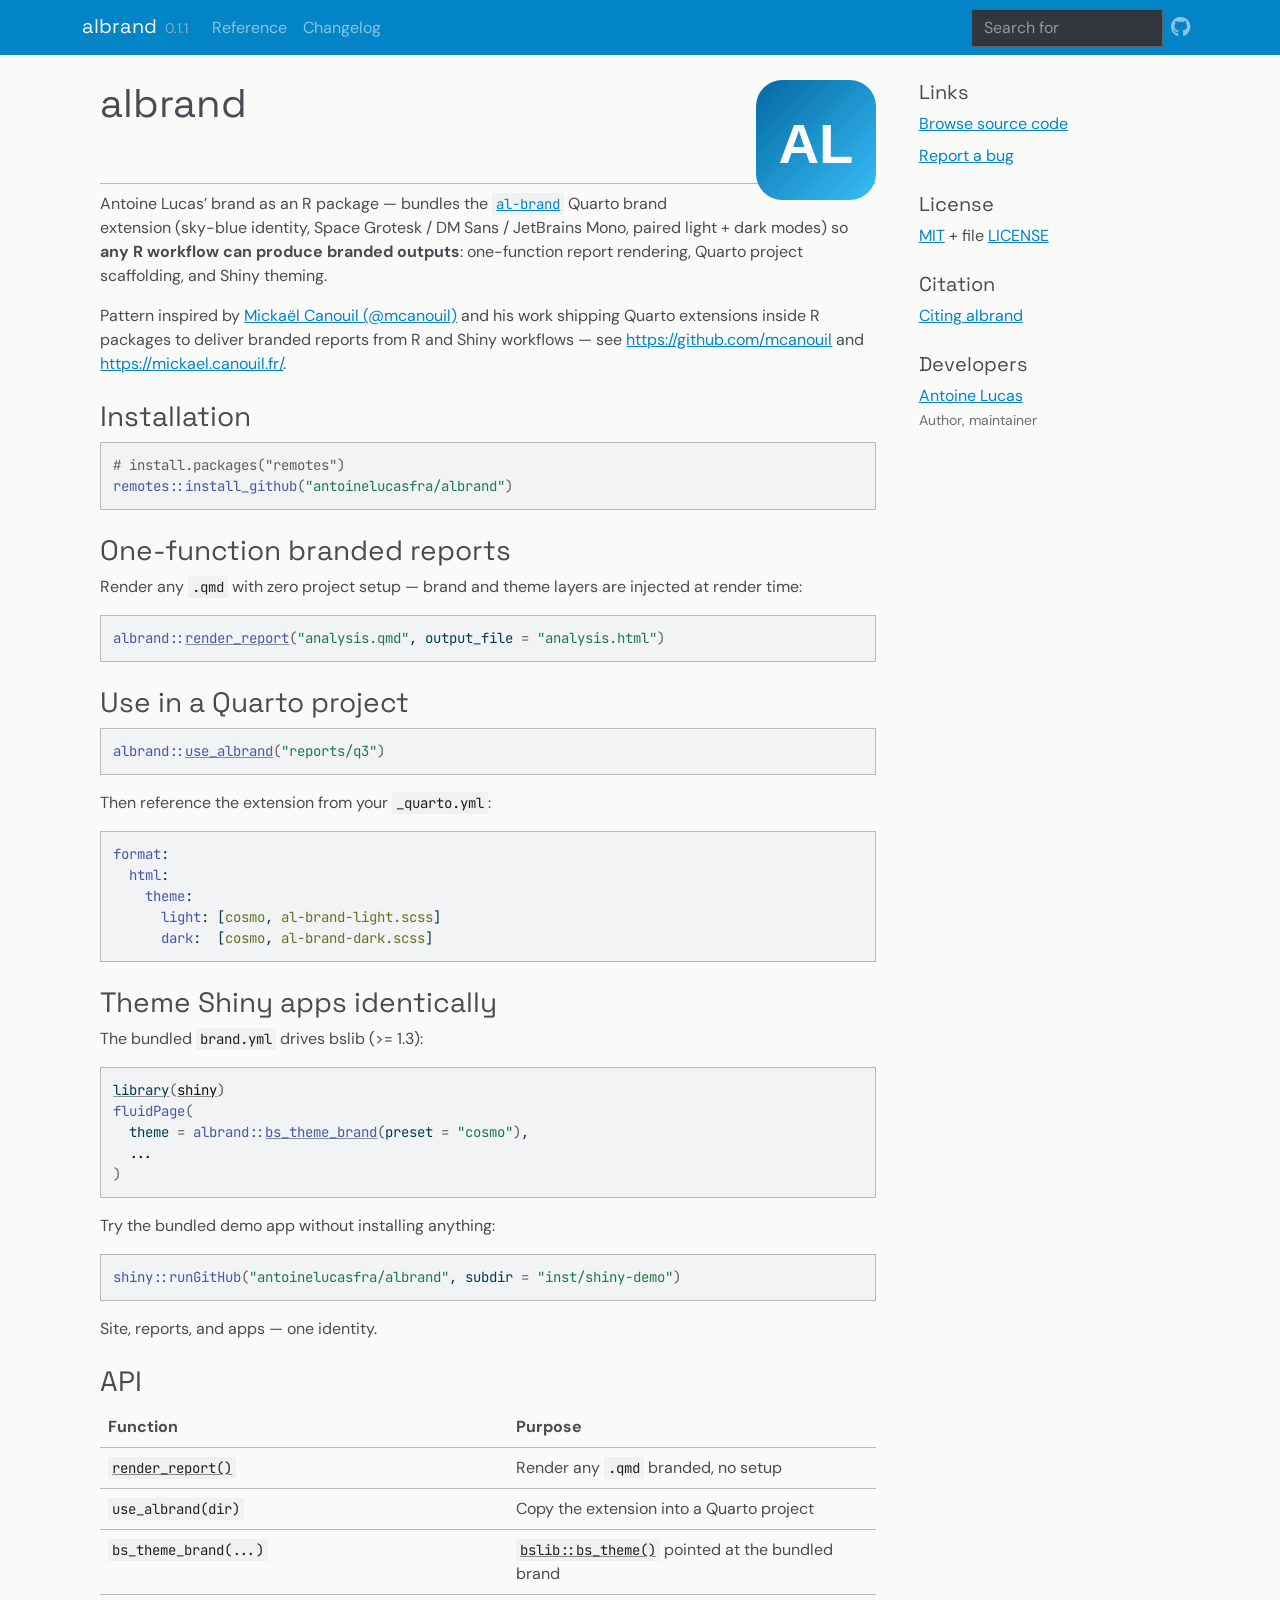
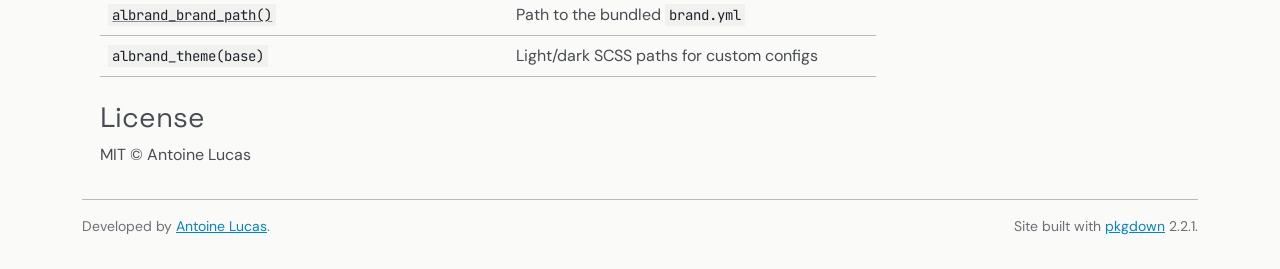
==== commit 4df41328: "Built site for albrand@0.1.1: 2332dc0" ====
--- a/index.html
+++ b/index.html
@@ -28,7 +28,7 @@
 
     <a class="navbar-brand me-2" href="index.html">albrand</a>
 
-    <small class="nav-text text-muted me-auto" data-bs-toggle="tooltip" data-bs-placement="bottom" title="Released version">0.1.0</small>
+    <small class="nav-text text-muted me-auto" data-bs-toggle="tooltip" data-bs-placement="bottom" title="Released version">0.1.1</small>
 
 
     <button class="navbar-toggler" type="button" data-bs-toggle="collapse" data-bs-target="#navbar" aria-controls="navbar" aria-expanded="false" aria-label="Toggle navigation">
@@ -38,6 +38,7 @@
     <div id="navbar" class="collapse navbar-collapse ms-3">
       <ul class="navbar-nav me-auto">
 <li class="nav-item"><a class="nav-link" href="reference/index.html">Reference</a></li>
+<li class="nav-item"><a class="nav-link" href="news/index.html">Changelog</a></li>
       </ul>
 <ul class="navbar-nav">
 <li class="nav-item"><form class="form-inline" role="search">
